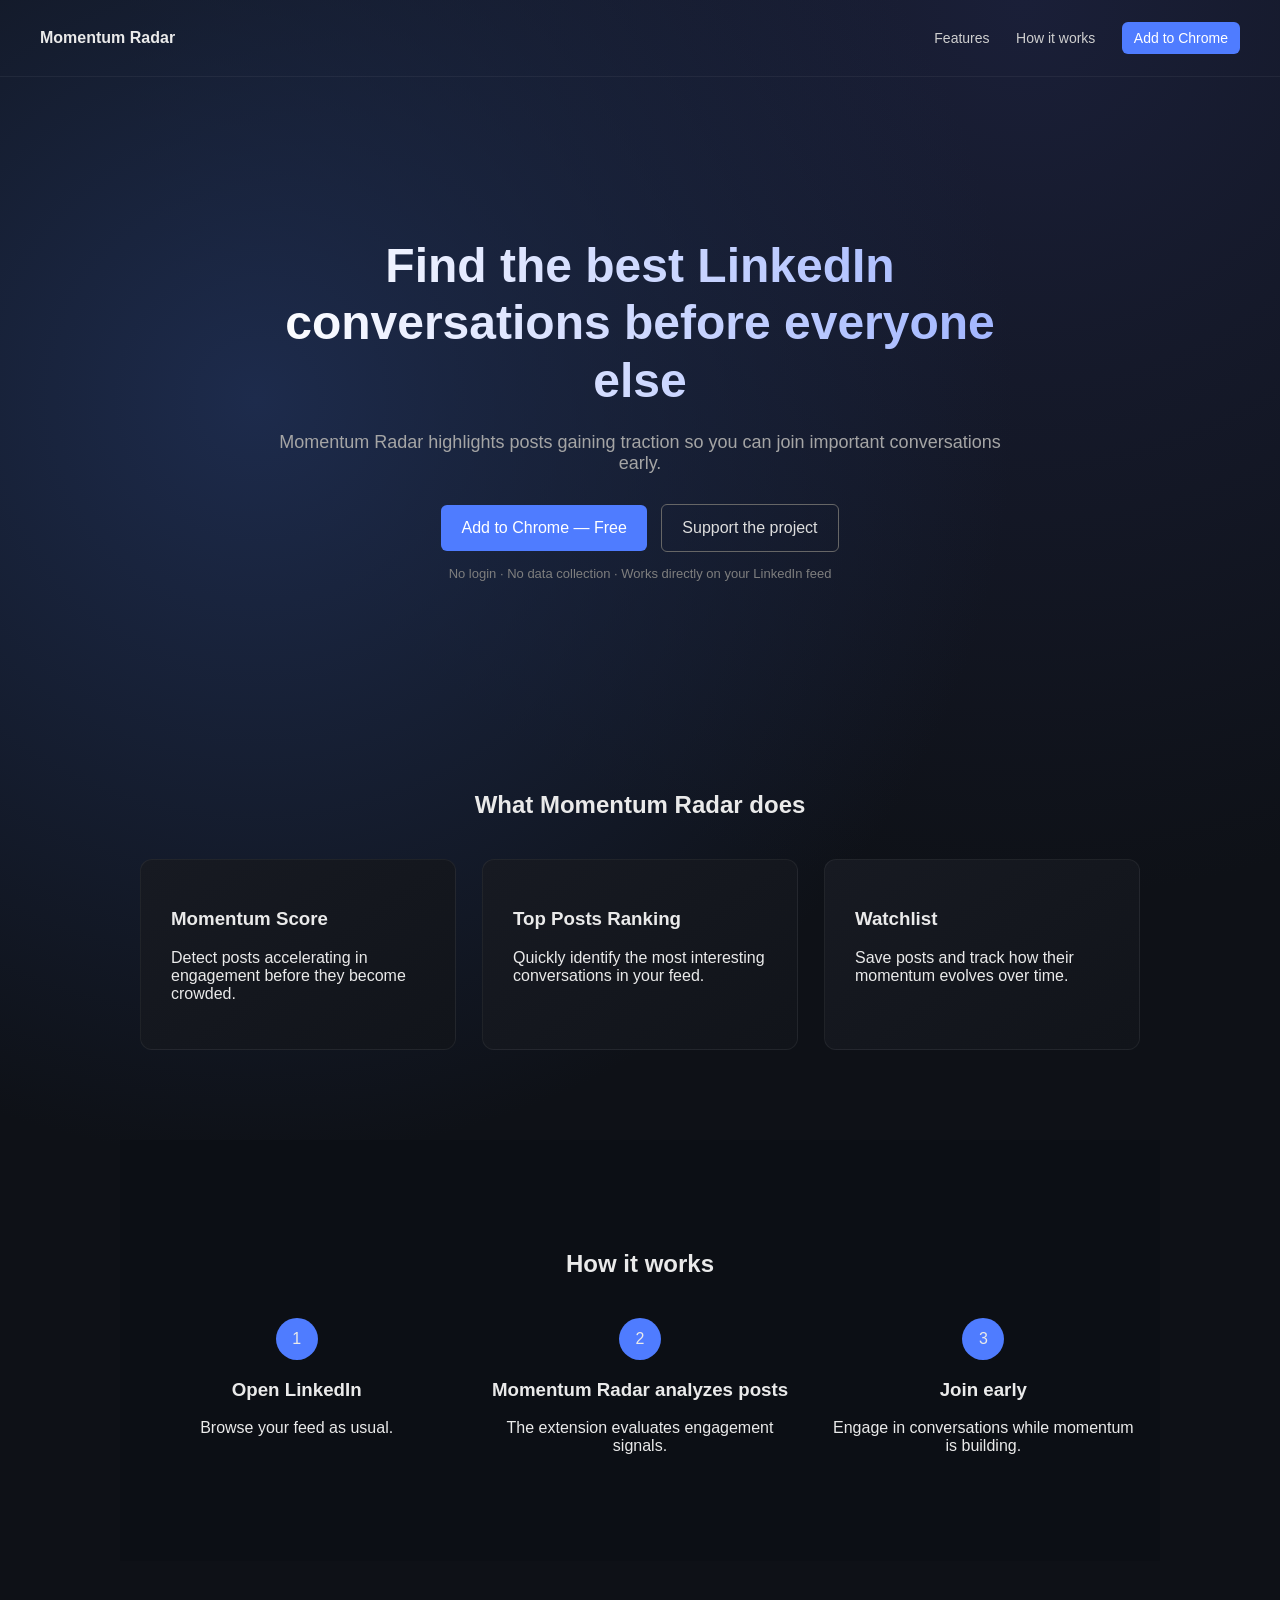
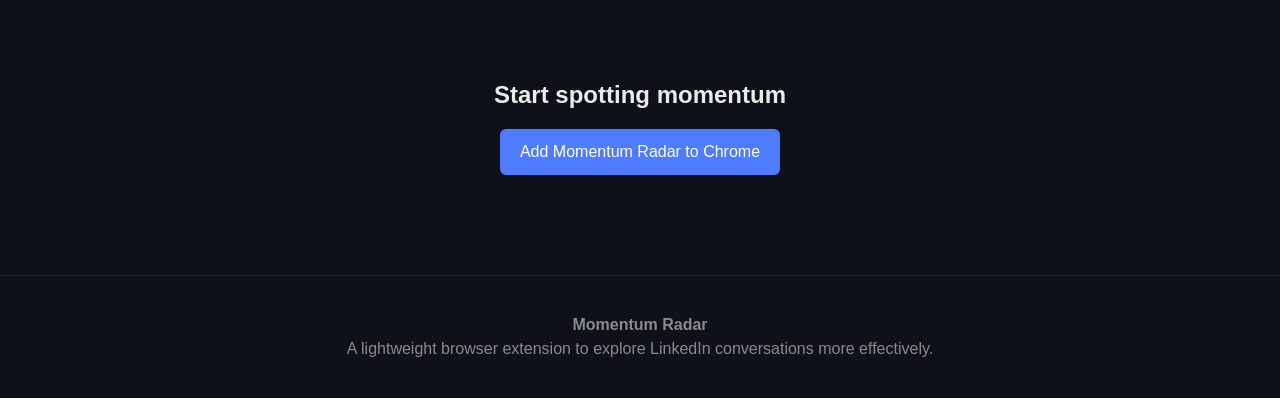
==== index.html @ bf6facdf "Add files via upload" ====
<!DOCTYPE html>
<html lang="en">
<head>
<meta charset="UTF-8">
<meta name="viewport" content="width=device-width, initial-scale=1.0">
<title>Momentum Radar</title>
<link rel="stylesheet" href="style.css">
</head>

<body>

<header class="nav">
  <div class="logo">Momentum Radar</div>
  <nav>
    <a href="#features">Features</a>
    <a href="#how">How it works</a>
    <a class="btn small primary" href="#">Add to Chrome</a>
  </nav>
</header>

<section class="hero">
  <div class="hero-inner">

    <h1>Find the best LinkedIn conversations before everyone else</h1>

    <p class="sub">
      Momentum Radar highlights posts gaining traction so you can join
      important conversations early.
    </p>

    <div class="cta">
      <a class="btn primary large" href="#">Add to Chrome — Free</a>
      <a class="btn secondary large" href="https://buymeacoffee.com/stuntm4n_mike" target="_blank">Support the project</a>
    </div>

    <div class="trust">
      No login · No data collection · Works directly on your LinkedIn feed
    </div>

  </div>
</section>

<section id="features" class="section">

<h2>What Momentum Radar does</h2>

<div class="grid">

<div class="card">
<h3>Momentum Score</h3>
<p>Detect posts accelerating in engagement before they become crowded.</p>
</div>

<div class="card">
<h3>Top Posts Ranking</h3>
<p>Quickly identify the most interesting conversations in your feed.</p>
</div>

<div class="card">
<h3>Watchlist</h3>
<p>Save posts and track how their momentum evolves over time.</p>
</div>

</div>

</section>

<section id="how" class="section alt">

<h2>How it works</h2>

<div class="steps">

<div class="step">
<div class="number">1</div>
<h3>Open LinkedIn</h3>
<p>Browse your feed as usual.</p>
</div>

<div class="step">
<div class="number">2</div>
<h3>Momentum Radar analyzes posts</h3>
<p>The extension evaluates engagement signals.</p>
</div>

<div class="step">
<div class="number">3</div>
<h3>Join early</h3>
<p>Engage in conversations while momentum is building.</p>
</div>

</div>

</section>

<section class="cta-bottom">

<h2>Start spotting momentum</h2>

<a class="btn primary large" href="#">Add Momentum Radar to Chrome</a>

</section>

<footer class="footer">

<div class="foot-logo">Momentum Radar</div>
<div class="foot-text">
A lightweight browser extension to explore LinkedIn conversations more effectively.
</div>

</footer>

</body>
</html>
---- style.css ----
body{
margin:0;
font-family:-apple-system,BlinkMacSystemFont,Segoe UI,Roboto,Helvetica,Arial,sans-serif;
color:#eaeaea;
background:
radial-gradient(circle at 20% 20%, #1d2b4c, transparent 40%),
radial-gradient(circle at 80% 0%, #1a1f38, transparent 40%),
#0e1117;
}

.nav{
display:flex;
justify-content:space-between;
align-items:center;
padding:22px 40px;
border-bottom:1px solid rgba(255,255,255,0.05);
}

.logo{
font-weight:600;
}

nav a{
margin-left:22px;
text-decoration:none;
color:#cfcfcf;
font-size:14px;
}

.hero{
padding:120px 20px 100px;
text-align:center;
}

.hero-inner{
max-width:760px;
margin:auto;
}

.hero h1{
font-size:48px;
line-height:1.2;
margin-bottom:22px;
background:linear-gradient(90deg,#ffffff,#9fb4ff);
-webkit-background-clip:text;
color:transparent;
}

.sub{
font-size:18px;
color:#a5a5a5;
margin-bottom:30px;
}

.cta{
margin-bottom:14px;
}

.trust{
font-size:13px;
color:#7e7e7e;
}

.section{
padding:90px 20px;
max-width:1000px;
margin:auto;
}

.section h2{
text-align:center;
margin-bottom:40px;
}

.grid{
display:grid;
grid-template-columns:repeat(auto-fit,minmax(240px,1fr));
gap:26px;
}

.card{
background:linear-gradient(145deg,#171a22,#11141a);
padding:30px;
border-radius:12px;
border:1px solid rgba(255,255,255,0.06);
}

.alt{
background:#0c0f15;
}

.steps{
display:grid;
grid-template-columns:repeat(auto-fit,minmax(240px,1fr));
gap:30px;
text-align:center;
}

.number{
width:42px;
height:42px;
background:#4f7cff;
border-radius:50%;
display:flex;
align-items:center;
justify-content:center;
margin:auto;
margin-bottom:12px;
}

.btn{
display:inline-block;
padding:12px 18px;
border-radius:6px;
text-decoration:none;
}

.small{
padding:8px 12px;
font-size:14px;
}

.large{
padding:14px 20px;
font-size:16px;
}

.primary{
background:#4f7cff;
color:white;
}

.secondary{
border:1px solid #666;
color:#ddd;
margin-left:10px;
}

.cta-bottom{
text-align:center;
padding:100px 20px;
}

.footer{
text-align:center;
padding:40px;
border-top:1px solid rgba(255,255,255,0.05);
color:#8a8a8a;
}

.foot-logo{
font-weight:600;
margin-bottom:6px;
}
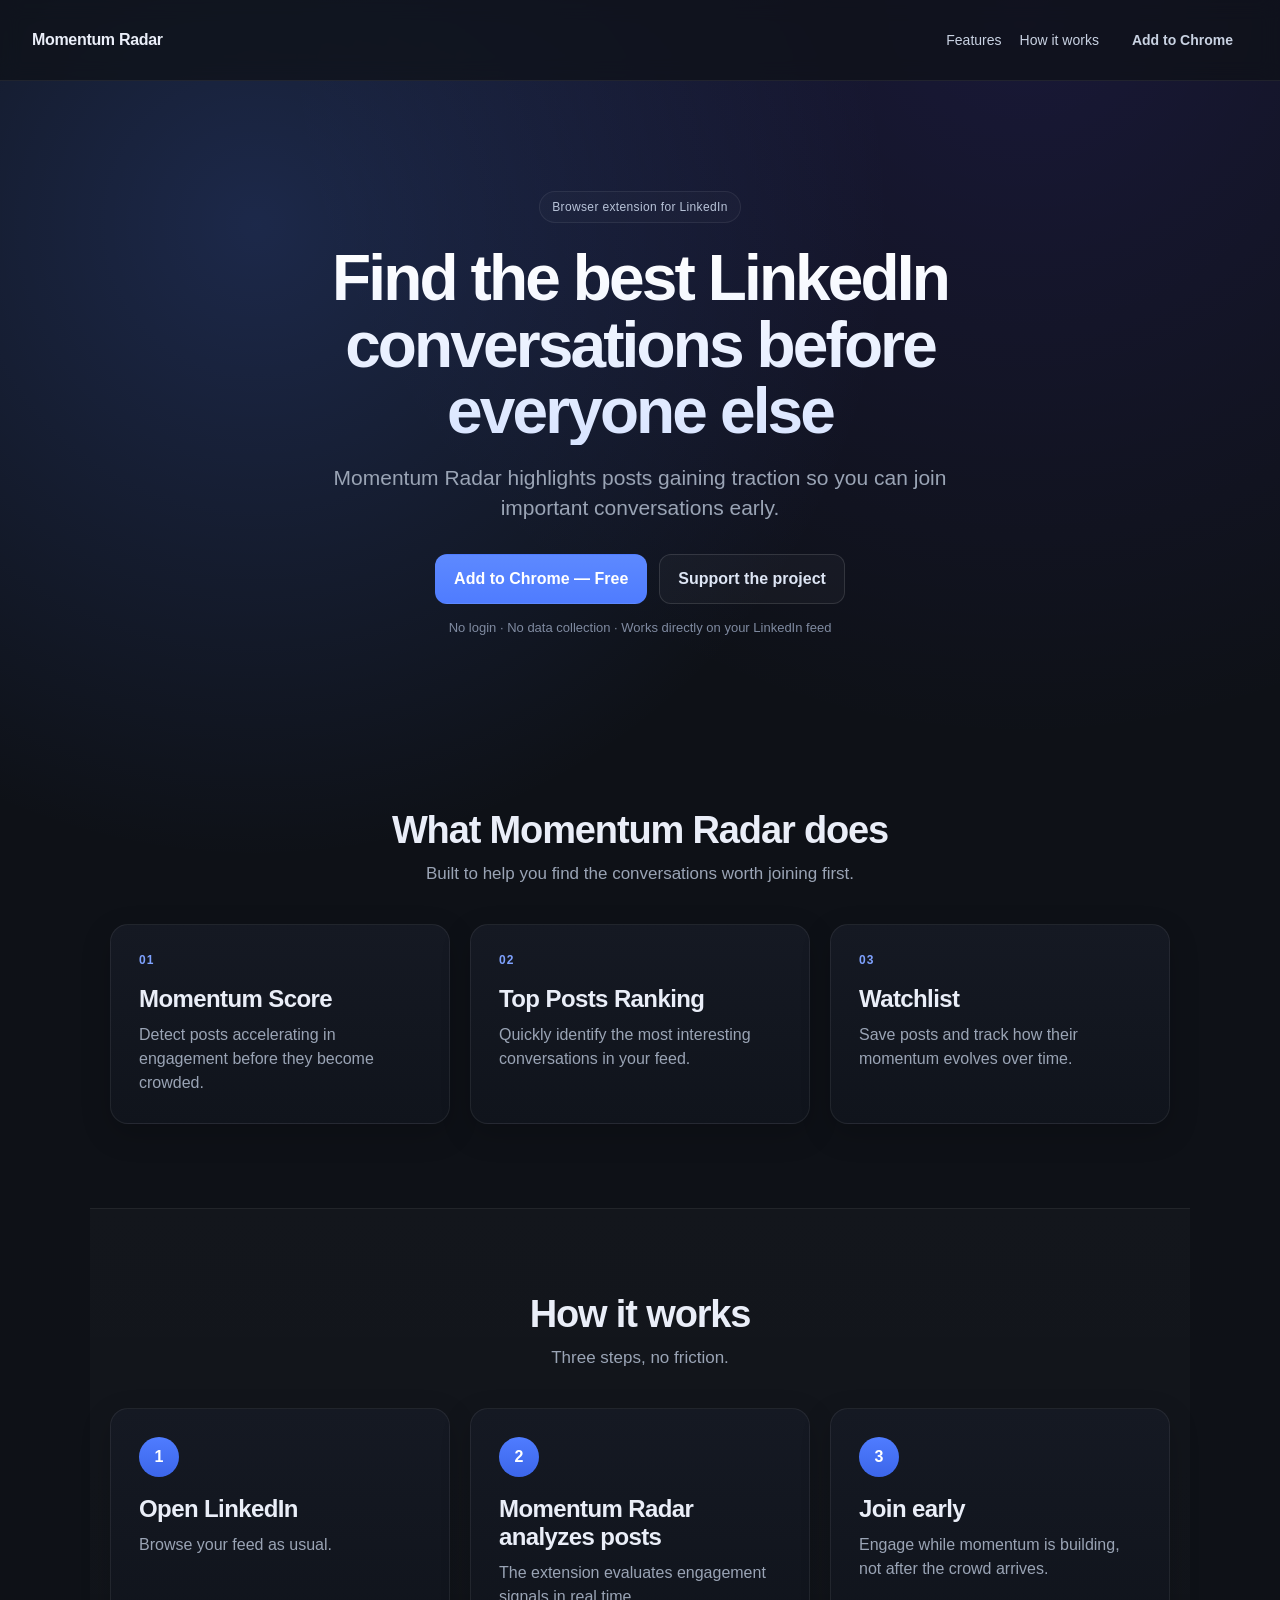
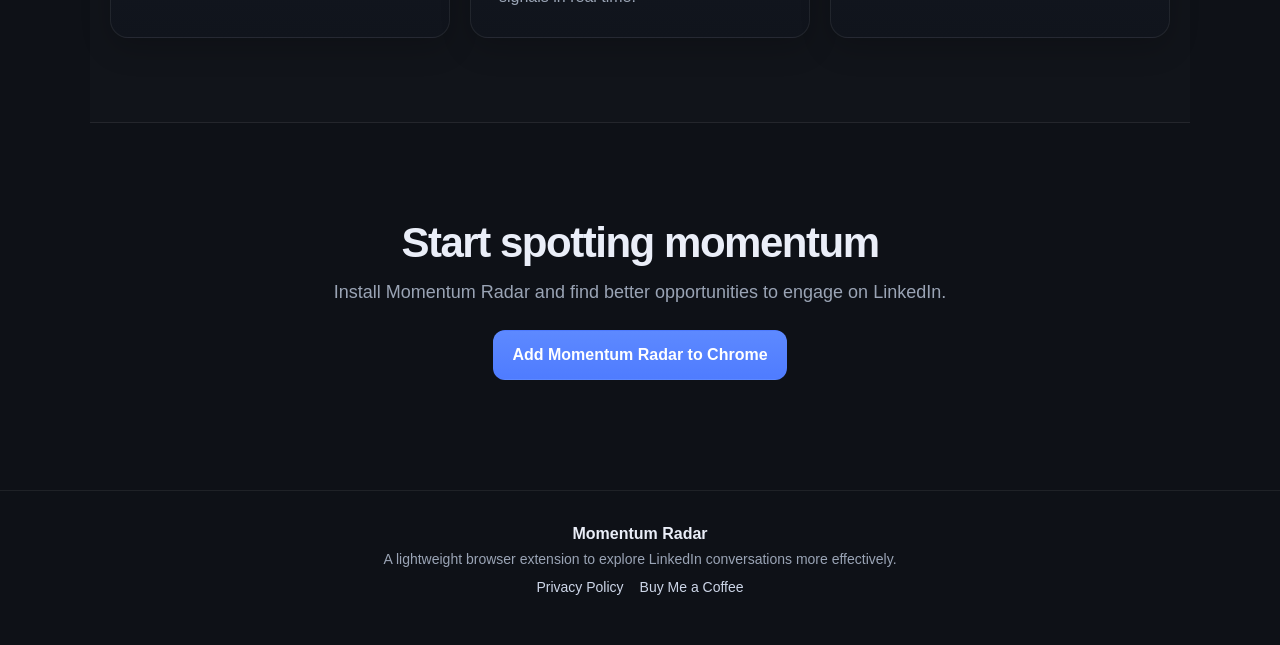
==== commit aabf6843: "Add files via upload" ====
--- a/index.html
+++ b/index.html
@@ -1,115 +1,112 @@
-
 <!DOCTYPE html>
 <html lang="en">
 <head>
-<meta charset="UTF-8">
-<meta name="viewport" content="width=device-width, initial-scale=1.0">
-<title>Momentum Radar</title>
-<link rel="stylesheet" href="style.css">
+  <meta charset="UTF-8">
+  <meta name="viewport" content="width=device-width, initial-scale=1.0">
+  <title>Momentum Radar</title>
+  <meta name="description" content="Momentum Radar helps you spot high-momentum LinkedIn conversations early.">
+  <link rel="stylesheet" href="style.css">
 </head>
+<body>
+  <header class="nav">
+    <div class="logo">Momentum Radar</div>
+    <nav class="nav-links">
+      <a href="#features">Features</a>
+      <a href="#how">How it works</a>
+      <a class="btn btn-nav" href="#">Add to Chrome</a>
+    </nav>
+  </header>
 
-<body>
+  <main>
+    <section class="hero">
+      <div class="hero-inner">
+        <div class="eyebrow">Browser extension for LinkedIn</div>
+        <h1>Find the best LinkedIn conversations before everyone else</h1>
+        <p class="sub">
+          Momentum Radar highlights posts gaining traction so you can join important conversations early.
+        </p>
 
-<header class="nav">
-  <div class="logo">Momentum Radar</div>
-  <nav>
-    <a href="#features">Features</a>
-    <a href="#how">How it works</a>
-    <a class="btn small primary" href="#">Add to Chrome</a>
-  </nav>
-</header>
+        <div class="cta">
+          <a class="btn btn-primary btn-large" href="#">Add to Chrome — Free</a>
+          <a class="btn btn-secondary btn-large" href="https://buymeacoffee.com/stuntm4n_mike" target="_blank" rel="noopener noreferrer">Support the project</a>
+        </div>
 
-<section class="hero">
-  <div class="hero-inner">
+        <div class="trust">
+          No login · No data collection · Works directly on your LinkedIn feed
+        </div>
+      </div>
+    </section>
 
-    <h1>Find the best LinkedIn conversations before everyone else</h1>
+    <section id="features" class="section">
+      <div class="section-header">
+        <h2>What Momentum Radar does</h2>
+        <p>Built to help you find the conversations worth joining first.</p>
+      </div>
 
-    <p class="sub">
-      Momentum Radar highlights posts gaining traction so you can join
-      important conversations early.
-    </p>
+      <div class="grid">
+        <article class="card">
+          <div class="card-kicker">01</div>
+          <h3>Momentum Score</h3>
+          <p>Detect posts accelerating in engagement before they become crowded.</p>
+        </article>
 
-    <div class="cta">
-      <a class="btn primary large" href="#">Add to Chrome — Free</a>
-      <a class="btn secondary large" href="https://buymeacoffee.com/stuntm4n_mike" target="_blank">Support the project</a>
+        <article class="card">
+          <div class="card-kicker">02</div>
+          <h3>Top Posts Ranking</h3>
+          <p>Quickly identify the most interesting conversations in your feed.</p>
+        </article>
+
+        <article class="card">
+          <div class="card-kicker">03</div>
+          <h3>Watchlist</h3>
+          <p>Save posts and track how their momentum evolves over time.</p>
+        </article>
+      </div>
+    </section>
+
+    <section id="how" class="section section-alt">
+      <div class="section-header">
+        <h2>How it works</h2>
+        <p>Three steps, no friction.</p>
+      </div>
+
+      <div class="steps">
+        <article class="step">
+          <div class="number">1</div>
+          <h3>Open LinkedIn</h3>
+          <p>Browse your feed as usual.</p>
+        </article>
+
+        <article class="step">
+          <div class="number">2</div>
+          <h3>Momentum Radar analyzes posts</h3>
+          <p>The extension evaluates engagement signals in real time.</p>
+        </article>
+
+        <article class="step">
+          <div class="number">3</div>
+          <h3>Join early</h3>
+          <p>Engage while momentum is building, not after the crowd arrives.</p>
+        </article>
+      </div>
+    </section>
+
+    <section class="cta-bottom">
+      <h2>Start spotting momentum</h2>
+      <p>Install Momentum Radar and find better opportunities to engage on LinkedIn.</p>
+      <a class="btn btn-primary btn-large" href="#">Add Momentum Radar to Chrome</a>
+    </section>
+  </main>
+
+  <footer class="footer">
+    <div class="foot-logo">Momentum Radar</div>
+    <div class="foot-text">
+      A lightweight browser extension to explore LinkedIn conversations more effectively.
     </div>
-
-    <div class="trust">
-      No login · No data collection · Works directly on your LinkedIn feed
+    <div class="footer-links">
+      <a href="privacy.html">Privacy Policy</a>
+      <a href="https://buymeacoffee.com/stuntm4n_mike" target="_blank" rel="noopener noreferrer">Buy Me a Coffee</a>
     </div>
-
-  </div>
-</section>
-
-<section id="features" class="section">
-
-<h2>What Momentum Radar does</h2>
-
-<div class="grid">
-
-<div class="card">
-<h3>Momentum Score</h3>
-<p>Detect posts accelerating in engagement before they become crowded.</p>
-</div>
-
-<div class="card">
-<h3>Top Posts Ranking</h3>
-<p>Quickly identify the most interesting conversations in your feed.</p>
-</div>
-
-<div class="card">
-<h3>Watchlist</h3>
-<p>Save posts and track how their momentum evolves over time.</p>
-</div>
-
-</div>
-
-</section>
-
-<section id="how" class="section alt">
-
-<h2>How it works</h2>
-
-<div class="steps">
-
-<div class="step">
-<div class="number">1</div>
-<h3>Open LinkedIn</h3>
-<p>Browse your feed as usual.</p>
-</div>
-
-<div class="step">
-<div class="number">2</div>
-<h3>Momentum Radar analyzes posts</h3>
-<p>The extension evaluates engagement signals.</p>
-</div>
-
-<div class="step">
-<div class="number">3</div>
-<h3>Join early</h3>
-<p>Engage in conversations while momentum is building.</p>
-</div>
-
-</div>
-
-</section>
-
-<section class="cta-bottom">
-
-<h2>Start spotting momentum</h2>
-
-<a class="btn primary large" href="#">Add Momentum Radar to Chrome</a>
-
-</section>
-
-<footer class="footer">
-
-<div class="foot-logo">Momentum Radar</div>
-<div class="foot-text">
-A lightweight browser extension to explore LinkedIn conversations more effectively.
-</div>
-
-</footer>
-
+  </footer>
 </body>
 </html>
--- a/style.css
+++ b/style.css
@@ -1,155 +1,354 @@
+:root{
+  --bg:#0e1117;
+  --bg-soft:#0c0f15;
+  --panel:#151923;
+  --panel-2:#10141c;
+  --text:#eaeef8;
+  --muted:#9aa4b5;
+  --line:rgba(255,255,255,0.07);
+  --blue:#4f7cff;
+  --blue-2:#7fa2ff;
+}
+
+*{box-sizing:border-box}
+
+html{scroll-behavior:smooth}
 
 body{
-margin:0;
-font-family:-apple-system,BlinkMacSystemFont,Segoe UI,Roboto,Helvetica,Arial,sans-serif;
-color:#eaeaea;
-background:
-radial-gradient(circle at 20% 20%, #1d2b4c, transparent 40%),
-radial-gradient(circle at 80% 0%, #1a1f38, transparent 40%),
-#0e1117;
-}
+  margin:0;
+  font-family:-apple-system,BlinkMacSystemFont,"Segoe UI",Roboto,Helvetica,Arial,sans-serif;
+  color:var(--text);
+  background:
+    radial-gradient(circle at 20% 10%, rgba(79,124,255,0.22), transparent 28%),
+    radial-gradient(circle at 80% 0%, rgba(91,69,255,0.14), transparent 30%),
+    var(--bg);
+}
+
+a{color:inherit}
 
 .nav{
-display:flex;
-justify-content:space-between;
-align-items:center;
-padding:22px 40px;
-border-bottom:1px solid rgba(255,255,255,0.05);
+  display:flex;
+  justify-content:space-between;
+  align-items:center;
+  padding:20px 32px;
+  border-bottom:1px solid var(--line);
+  position:sticky;
+  top:0;
+  backdrop-filter: blur(10px);
+  background:rgba(14,17,23,0.72);
+  z-index:10;
 }
 
 .logo{
-font-weight:600;
-}
-
-nav a{
-margin-left:22px;
-text-decoration:none;
-color:#cfcfcf;
-font-size:14px;
+  font-weight:700;
+  letter-spacing:-0.02em;
+}
+
+.nav-links{
+  display:flex;
+  align-items:center;
+  gap:18px;
+}
+
+.nav-links a{
+  text-decoration:none;
+  color:#c9d2e2;
+  font-size:14px;
 }
 
 .hero{
-padding:120px 20px 100px;
-text-align:center;
+  padding:110px 20px 90px;
 }
 
 .hero-inner{
-max-width:760px;
-margin:auto;
+  max-width:760px;
+  margin:0 auto;
+  text-align:center;
+}
+
+.eyebrow{
+  display:inline-block;
+  padding:8px 12px;
+  border:1px solid var(--line);
+  border-radius:999px;
+  color:#b8c3d8;
+  font-size:12px;
+  letter-spacing:.03em;
+  background:rgba(255,255,255,0.02);
+  margin-bottom:22px;
 }
 
 .hero h1{
-font-size:48px;
-line-height:1.2;
-margin-bottom:22px;
-background:linear-gradient(90deg,#ffffff,#9fb4ff);
--webkit-background-clip:text;
-color:transparent;
+  font-size:64px;
+  line-height:1.04;
+  letter-spacing:-0.045em;
+  margin:0 0 18px;
+  background:linear-gradient(180deg,#ffffff 0%, #d8e4ff 100%);
+  -webkit-background-clip:text;
+  color:transparent;
 }
 
 .sub{
-font-size:18px;
-color:#a5a5a5;
-margin-bottom:30px;
+  max-width:680px;
+  margin:0 auto 30px;
+  font-size:21px;
+  line-height:1.45;
+  color:var(--muted);
 }
 
 .cta{
-margin-bottom:14px;
+  display:flex;
+  justify-content:center;
+  gap:12px;
+  flex-wrap:wrap;
+  margin:0 0 16px;
 }
 
 .trust{
-font-size:13px;
-color:#7e7e7e;
+  font-size:13px;
+  color:#7f8aa0;
 }
 
 .section{
-padding:90px 20px;
-max-width:1000px;
-margin:auto;
-}
-
-.section h2{
-text-align:center;
-margin-bottom:40px;
-}
-
-.grid{
-display:grid;
-grid-template-columns:repeat(auto-fit,minmax(240px,1fr));
-gap:26px;
-}
-
-.card{
-background:linear-gradient(145deg,#171a22,#11141a);
-padding:30px;
-border-radius:12px;
-border:1px solid rgba(255,255,255,0.06);
-}
-
-.alt{
-background:#0c0f15;
-}
-
-.steps{
-display:grid;
-grid-template-columns:repeat(auto-fit,minmax(240px,1fr));
-gap:30px;
-text-align:center;
+  max-width:1100px;
+  margin:0 auto;
+  padding:84px 20px;
+}
+
+.section-alt{
+  background:linear-gradient(180deg, rgba(255,255,255,0.02), rgba(255,255,255,0.01));
+  border-top:1px solid var(--line);
+  border-bottom:1px solid var(--line);
+}
+
+.section-header{
+  max-width:700px;
+  margin:0 auto 40px;
+  text-align:center;
+}
+
+.section-header h2{
+  margin:0 0 12px;
+  font-size:38px;
+  letter-spacing:-0.03em;
+}
+
+.section-header p{
+  margin:0;
+  font-size:17px;
+  color:var(--muted);
+}
+
+.grid, .steps{
+  display:grid;
+  grid-template-columns:repeat(3, minmax(0,1fr));
+  gap:20px;
+}
+
+.card, .step{
+  background:linear-gradient(180deg,var(--panel),var(--panel-2));
+  border:1px solid var(--line);
+  border-radius:18px;
+  padding:28px;
+  box-shadow:0 10px 30px rgba(0,0,0,0.18);
+}
+
+.card-kicker{
+  font-size:12px;
+  color:var(--blue-2);
+  font-weight:700;
+  letter-spacing:.08em;
+  margin-bottom:18px;
+}
+
+.card h3, .step h3{
+  margin:0 0 10px;
+  font-size:24px;
+  letter-spacing:-0.025em;
+}
+
+.card p, .step p{
+  margin:0;
+  color:var(--muted);
+  line-height:1.5;
+  font-size:16px;
 }
 
 .number{
-width:42px;
-height:42px;
-background:#4f7cff;
-border-radius:50%;
-display:flex;
-align-items:center;
-justify-content:center;
-margin:auto;
-margin-bottom:12px;
+  width:40px;
+  height:40px;
+  border-radius:50%;
+  display:flex;
+  align-items:center;
+  justify-content:center;
+  background:linear-gradient(180deg, var(--blue), #3c66ea);
+  color:white;
+  font-weight:700;
+  margin-bottom:18px;
+}
+
+.cta-bottom{
+  text-align:center;
+  padding:96px 20px 110px;
+  max-width:760px;
+  margin:0 auto;
+}
+
+.cta-bottom h2{
+  margin:0 0 12px;
+  font-size:42px;
+  letter-spacing:-0.035em;
+}
+
+.cta-bottom p{
+  margin:0 0 24px;
+  color:var(--muted);
+  font-size:18px;
+  line-height:1.5;
 }
 
 .btn{
-display:inline-block;
-padding:12px 18px;
-border-radius:6px;
-text-decoration:none;
-}
-
-.small{
-padding:8px 12px;
-font-size:14px;
-}
-
-.large{
-padding:14px 20px;
-font-size:16px;
-}
-
-.primary{
-background:#4f7cff;
-color:white;
-}
-
-.secondary{
-border:1px solid #666;
-color:#ddd;
-margin-left:10px;
-}
-
-.cta-bottom{
-text-align:center;
-padding:100px 20px;
+  display:inline-flex;
+  align-items:center;
+  justify-content:center;
+  text-decoration:none;
+  border-radius:12px;
+  transition:transform .12s ease, opacity .12s ease, background .12s ease;
+  border:1px solid transparent;
+}
+
+.btn:hover{
+  transform:translateY(-1px);
+}
+
+.btn-large{
+  min-height:50px;
+  padding:0 18px;
+  font-size:16px;
+  font-weight:600;
+}
+
+.btn-nav{
+  min-height:40px;
+  padding:0 14px;
+  font-size:14px;
+  font-weight:600;
+}
+
+.btn-primary{
+  background:linear-gradient(180deg, #5d89ff, #4f7cff);
+  color:white;
+}
+
+.btn-secondary{
+  border-color:rgba(255,255,255,0.12);
+  background:rgba(255,255,255,0.03);
+  color:#dde5f4;
 }
 
 .footer{
-text-align:center;
-padding:40px;
-border-top:1px solid rgba(255,255,255,0.05);
-color:#8a8a8a;
+  text-align:center;
+  padding:34px 20px 50px;
+  border-top:1px solid var(--line);
 }
 
 .foot-logo{
-font-weight:600;
-margin-bottom:6px;
-}
+  font-weight:700;
+  margin-bottom:8px;
+}
+
+.foot-text{
+  color:var(--muted);
+  font-size:14px;
+  max-width:620px;
+  margin:0 auto 12px;
+}
+
+.footer-links{
+  display:flex;
+  justify-content:center;
+  gap:16px;
+  flex-wrap:wrap;
+}
+
+.footer-links a{
+  color:#cdd6e8;
+  font-size:14px;
+  text-decoration:none;
+}
+
+.policy-wrap{
+  padding:60px 20px 80px;
+}
+
+.policy-card{
+  max-width:840px;
+  margin:0 auto;
+  background:linear-gradient(180deg,var(--panel),var(--panel-2));
+  border:1px solid var(--line);
+  border-radius:22px;
+  padding:36px;
+  box-shadow:0 20px 50px rgba(0,0,0,0.2);
+}
+
+.policy-card h1{
+  margin:0 0 8px;
+  font-size:48px;
+  letter-spacing:-0.04em;
+}
+
+.policy-date{
+  margin:0 0 28px;
+  color:var(--muted);
+  font-size:14px;
+}
+
+.policy-card h2{
+  margin:28px 0 10px;
+  font-size:22px;
+  letter-spacing:-0.025em;
+}
+
+.policy-card p{
+  margin:0;
+  color:#cfd7e6;
+  line-height:1.7;
+  font-size:16px;
+}
+
+@media (max-width: 900px){
+  .hero h1{font-size:48px}
+  .sub{font-size:18px}
+  .grid, .steps{grid-template-columns:1fr}
+  .section-header h2{font-size:32px}
+  .cta-bottom h2{font-size:34px}
+  .policy-card h1{font-size:38px}
+}
+
+@media (max-width: 640px){
+  .nav{
+    padding:16px 18px;
+    gap:12px;
+  }
+  .nav-links{
+    gap:12px;
+    flex-wrap:wrap;
+    justify-content:flex-end;
+  }
+  .hero{
+    padding:84px 18px 72px;
+  }
+  .hero h1{
+    font-size:40px;
+  }
+  .section{
+    padding:68px 18px;
+  }
+  .policy-wrap{
+    padding:30px 14px 60px;
+  }
+  .policy-card{
+    padding:24px;
+    border-radius:18px;
+  }
+}
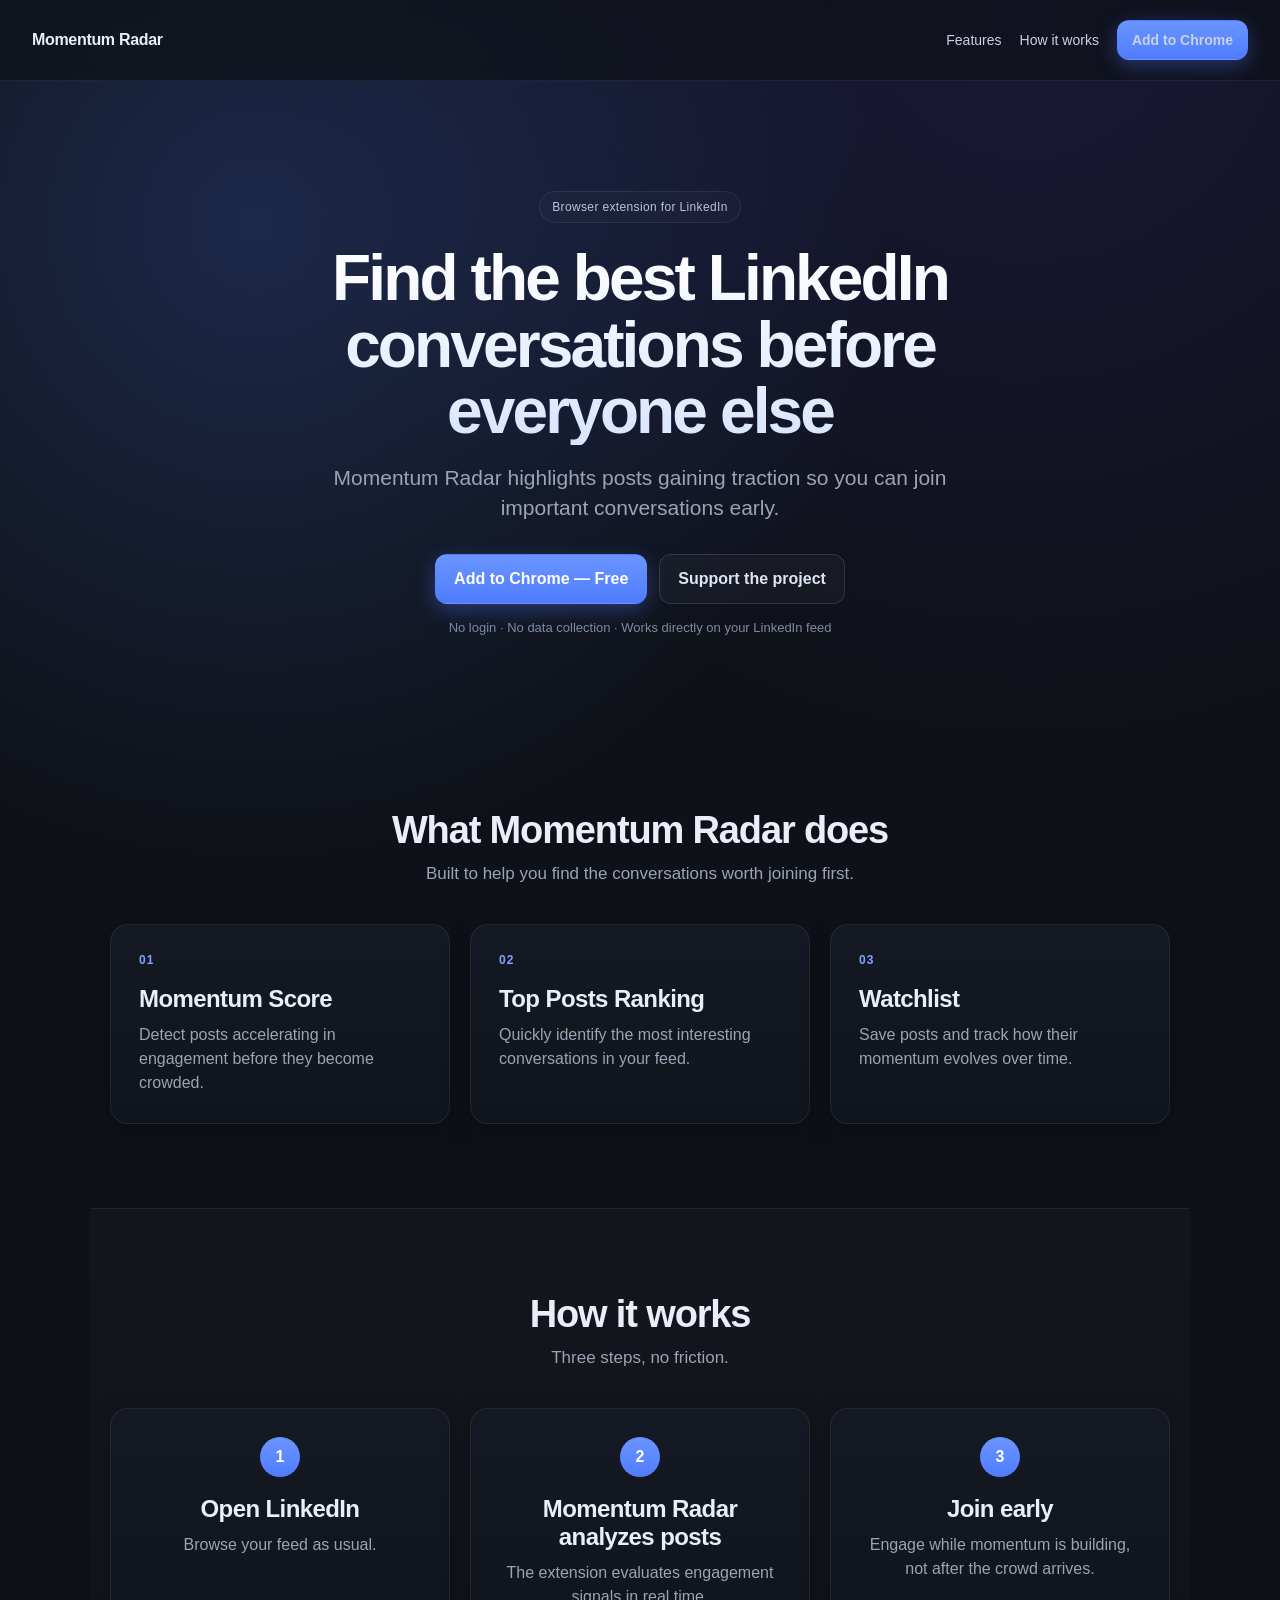
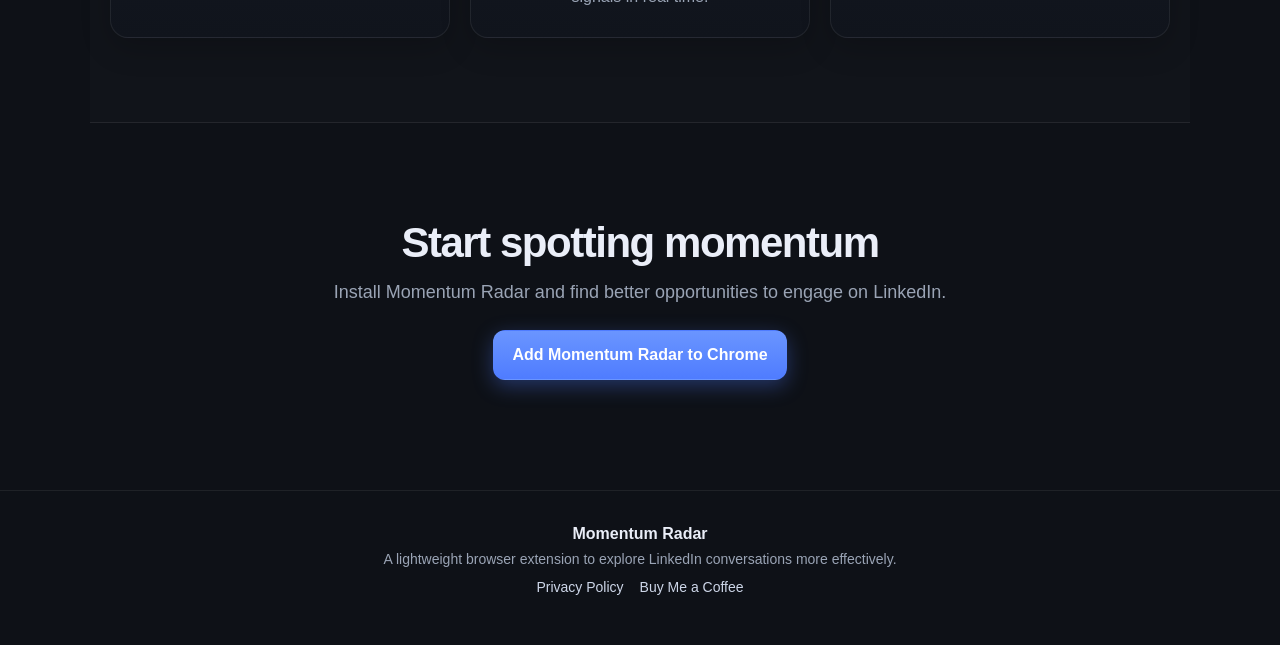
==== commit 088dbef5: "Add files via upload" ====
--- a/index.html
+++ b/index.html
@@ -13,7 +13,7 @@
     <nav class="nav-links">
       <a href="#features">Features</a>
       <a href="#how">How it works</a>
-      <a class="btn btn-nav" href="#">Add to Chrome</a>
+      <a class="btn btn-nav btn-primary" href="#">Add to Chrome</a>
     </nav>
   </header>
 
@@ -108,5 +108,7 @@
       <a href="https://buymeacoffee.com/stuntm4n_mike" target="_blank" rel="noopener noreferrer">Buy Me a Coffee</a>
     </div>
   </footer>
+
+  <script src="script.js"></script>
 </body>
 </html>
--- a/style.css
+++ b/style.css
@@ -7,6 +7,7 @@
   --muted:#9aa4b5;
   --line:rgba(255,255,255,0.07);
   --blue:#4f7cff;
+  --blue-strong:#6a95ff;
   --blue-2:#7fa2ff;
 }
 
@@ -34,7 +35,7 @@
   border-bottom:1px solid var(--line);
   position:sticky;
   top:0;
-  backdrop-filter: blur(10px);
+  backdrop-filter:blur(10px);
   background:rgba(14,17,23,0.72);
   z-index:10;
 }
@@ -139,13 +140,15 @@
   color:var(--muted);
 }
 
-.grid, .steps{
+.grid,
+.steps{
   display:grid;
   grid-template-columns:repeat(3, minmax(0,1fr));
   gap:20px;
 }
 
-.card, .step{
+.card,
+.step{
   background:linear-gradient(180deg,var(--panel),var(--panel-2));
   border:1px solid var(--line);
   border-radius:18px;
@@ -161,17 +164,23 @@
   margin-bottom:18px;
 }
 
-.card h3, .step h3{
+.card h3,
+.step h3{
   margin:0 0 10px;
   font-size:24px;
   letter-spacing:-0.025em;
 }
 
-.card p, .step p{
+.card p,
+.step p{
   margin:0;
   color:var(--muted);
   line-height:1.5;
   font-size:16px;
+}
+
+.step{
+  text-align:center;
 }
 
 .number{
@@ -181,10 +190,10 @@
   display:flex;
   align-items:center;
   justify-content:center;
-  background:linear-gradient(180deg, var(--blue), #3c66ea);
+  background:linear-gradient(180deg, var(--blue-strong), var(--blue));
   color:white;
   font-weight:700;
-  margin-bottom:18px;
+  margin:0 auto 18px;
 }
 
 .cta-bottom{
@@ -213,8 +222,9 @@
   justify-content:center;
   text-decoration:none;
   border-radius:12px;
-  transition:transform .12s ease, opacity .12s ease, background .12s ease;
+  transition:transform .12s ease, opacity .12s ease, background .12s ease, box-shadow .12s ease;
   border:1px solid transparent;
+  cursor:pointer;
 }
 
 .btn:hover{
@@ -236,8 +246,13 @@
 }
 
 .btn-primary{
-  background:linear-gradient(180deg, #5d89ff, #4f7cff);
+  background:linear-gradient(180deg, var(--blue-strong), var(--blue));
   color:white;
+  box-shadow:0 6px 20px rgba(79,124,255,0.35);
+}
+
+.btn-primary:hover{
+  box-shadow:0 10px 24px rgba(79,124,255,0.42);
 }
 
 .btn-secondary{
@@ -319,7 +334,8 @@
 @media (max-width: 900px){
   .hero h1{font-size:48px}
   .sub{font-size:18px}
-  .grid, .steps{grid-template-columns:1fr}
+  .grid,
+  .steps{grid-template-columns:1fr}
   .section-header h2{font-size:32px}
   .cta-bottom h2{font-size:34px}
   .policy-card h1{font-size:38px}
@@ -330,23 +346,29 @@
     padding:16px 18px;
     gap:12px;
   }
+
   .nav-links{
     gap:12px;
     flex-wrap:wrap;
     justify-content:flex-end;
   }
+
   .hero{
     padding:84px 18px 72px;
   }
+
   .hero h1{
     font-size:40px;
   }
+
   .section{
     padding:68px 18px;
   }
+
   .policy-wrap{
     padding:30px 14px 60px;
   }
+
   .policy-card{
     padding:24px;
     border-radius:18px;
